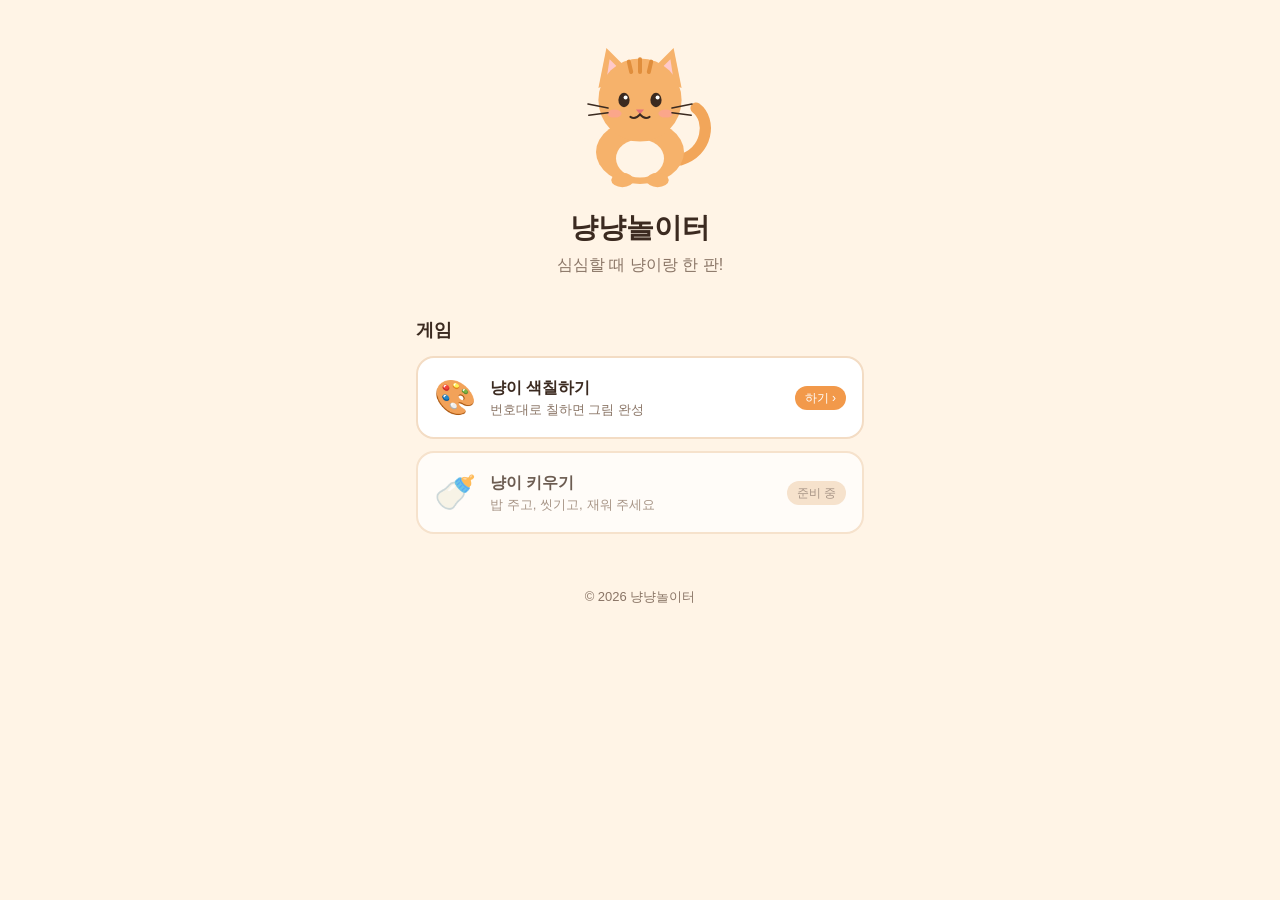
==== index.html @ 8f532588 "냥이 색칠하기 게임 추가 (그림 3장, 진행 저장) Co-Authored-By: Claude Opus 5.5 <noreply@anthropic.com> Claude-Session:" ====
<!doctype html>
<html lang="ko">
<head>
  <meta charset="utf-8">
  <meta name="viewport" content="width=device-width, initial-scale=1, viewport-fit=cover">
  <title>냥냥놀이터 - 고양이와 함께하는 한 판 게임</title>
  <meta name="description" content="심심할 때 한 판! 고양이 냥이와 함께하는 간단한 휴대폰 게임 모음.">
  <meta name="theme-color" content="#fff4e6">
  <link rel="icon" href="assets/cat.svg" type="image/svg+xml">
  <link rel="stylesheet" href="assets/style.css">
</head>
<body>
  <header class="hero">
    <img class="hero-cat" src="assets/cat.svg" alt="고양이 냥이" width="160" height="160">
    <h1>냥냥놀이터</h1>
    <p class="tagline">심심할 때 냥이랑 한 판!</p>
  </header>

  <main>
    <h2 class="section-title">게임</h2>
    <ul class="game-list">
      <li>
        <a class="game-card" href="games/coloring/">
          <span class="game-icon" aria-hidden="true">🎨</span>
          <span class="game-text">
            <strong>냥이 색칠하기</strong>
            <small>번호대로 칠하면 그림 완성</small>
          </span>
          <span class="badge play">하기 ›</span>
        </a>
      </li>
      <li>
        <div class="game-card soon">
          <span class="game-icon" aria-hidden="true">🍼</span>
          <span class="game-text">
            <strong>냥이 키우기</strong>
            <small>밥 주고, 씻기고, 재워 주세요</small>
          </span>
          <span class="badge">준비 중</span>
        </div>
      </li>
    </ul>
  </main>

  <footer>
    <p>© 2026 냥냥놀이터</p>
  </footer>
</body>
</html>
---- assets/style.css ----
:root {
  --bg: #fff4e6;
  --card: #ffffff;
  --text: #3b2a20;
  --muted: #8a7566;
  --accent: #f2994a;
  --line: #f3dcc4;
}

* { box-sizing: border-box; }

html, body { margin: 0; }

body {
  background: var(--bg);
  color: var(--text);
  font-family: -apple-system, BlinkMacSystemFont, "Apple SD Gothic Neo", "Noto Sans KR", "Malgun Gothic", sans-serif;
  line-height: 1.5;
  max-width: 480px;
  margin: 0 auto;
  padding: 0 16px env(safe-area-inset-bottom);
  -webkit-tap-highlight-color: transparent;
}

.hero {
  text-align: center;
  padding: 32px 0 16px;
}

.hero-cat {
  width: 160px;
  height: 160px;
  animation: bob 2.4s ease-in-out infinite;
}

@keyframes bob {
  0%, 100% { transform: translateY(0); }
  50% { transform: translateY(-6px); }
}

h1 {
  font-size: 28px;
  margin: 8px 0 0;
}

.tagline {
  color: var(--muted);
  margin: 4px 0 0;
}

.section-title {
  font-size: 18px;
  margin: 24px 0 12px;
}

.game-list {
  list-style: none;
  margin: 0;
  padding: 0;
  display: grid;
  gap: 12px;
}

.game-card {
  display: flex;
  align-items: center;
  gap: 14px;
  background: var(--card);
  border: 2px solid var(--line);
  border-radius: 18px;
  padding: 14px 16px;
  color: inherit;
  text-decoration: none;
}

a.game-card:active { transform: scale(0.98); }

.game-card.soon { opacity: 0.75; }

.game-icon { font-size: 34px; }

.game-text {
  display: flex;
  flex-direction: column;
  flex: 1;
  min-width: 0;
}

.game-text small { color: var(--muted); }

.badge {
  font-size: 12px;
  background: var(--line);
  color: var(--muted);
  border-radius: 999px;
  padding: 3px 10px;
  white-space: nowrap;
}

footer {
  text-align: center;
  color: var(--muted);
  font-size: 13px;
  padding: 40px 0 24px;
}

@media (prefers-reduced-motion: reduce) {
  .hero-cat { animation: none; }
}

.badge.play {
  background: var(--accent);
  color: #fff;
}
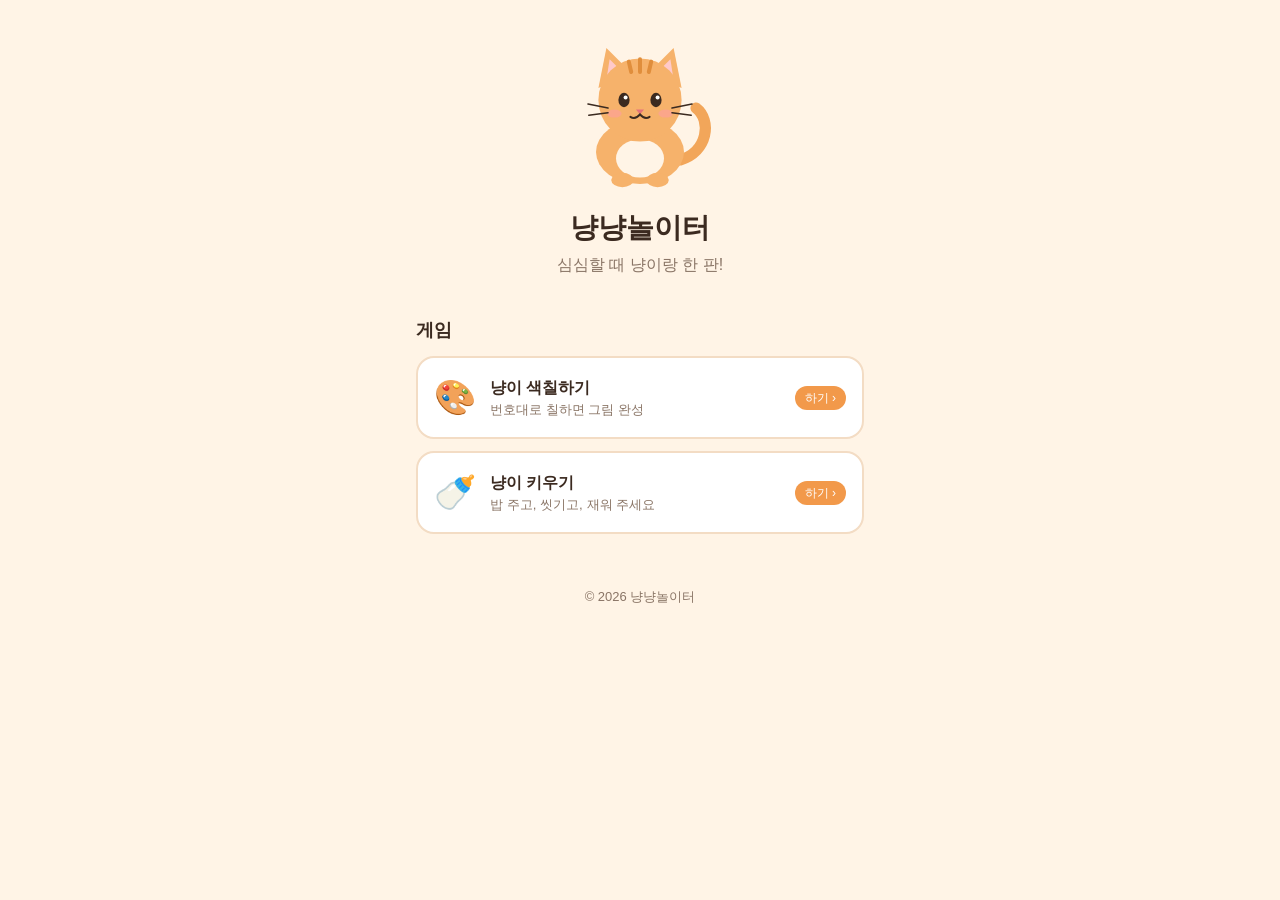
==== commit 1eb91f1b: "냥이 키우기 게임 추가 (돌보기 4종, 성장 단계, 진행 저장) Co-Authored-By: Claude Opus 5.5 <noreply@anthropic.com> Claude-S" ====
--- a/index.html
+++ b/index.html
@@ -30,14 +30,14 @@
         </a>
       </li>
       <li>
-        <div class="game-card soon">
+        <a class="game-card" href="games/pet/">
           <span class="game-icon" aria-hidden="true">🍼</span>
           <span class="game-text">
             <strong>냥이 키우기</strong>
             <small>밥 주고, 씻기고, 재워 주세요</small>
           </span>
-          <span class="badge">준비 중</span>
-        </div>
+          <span class="badge play">하기 ›</span>
+        </a>
       </li>
     </ul>
   </main>
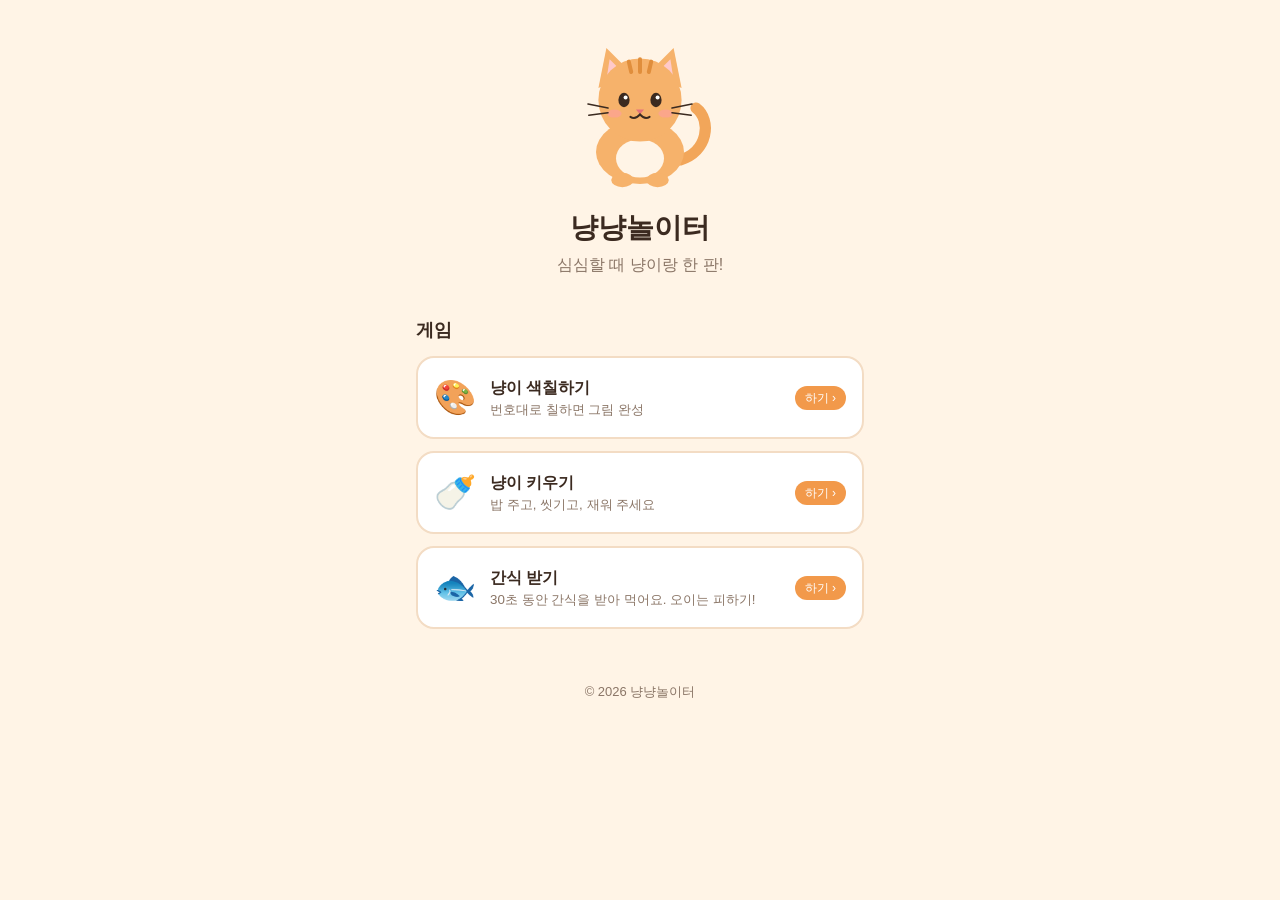
==== commit 109646b5: "간식 받기 게임 추가 (30초, 드래그로 냥이 이동, 최고 기록 저장) Co-Authored-By: Claude Opus 5.5 <noreply@anthropic.com> Clau" ====
--- a/index.html
+++ b/index.html
@@ -39,6 +39,16 @@
           <span class="badge play">하기 ›</span>
         </a>
       </li>
+      <li>
+        <a class="game-card" href="games/snack/">
+          <span class="game-icon" aria-hidden="true">🐟</span>
+          <span class="game-text">
+            <strong>간식 받기</strong>
+            <small>30초 동안 간식을 받아 먹어요. 오이는 피하기!</small>
+          </span>
+          <span class="badge play">하기 ›</span>
+        </a>
+      </li>
     </ul>
   </main>
 
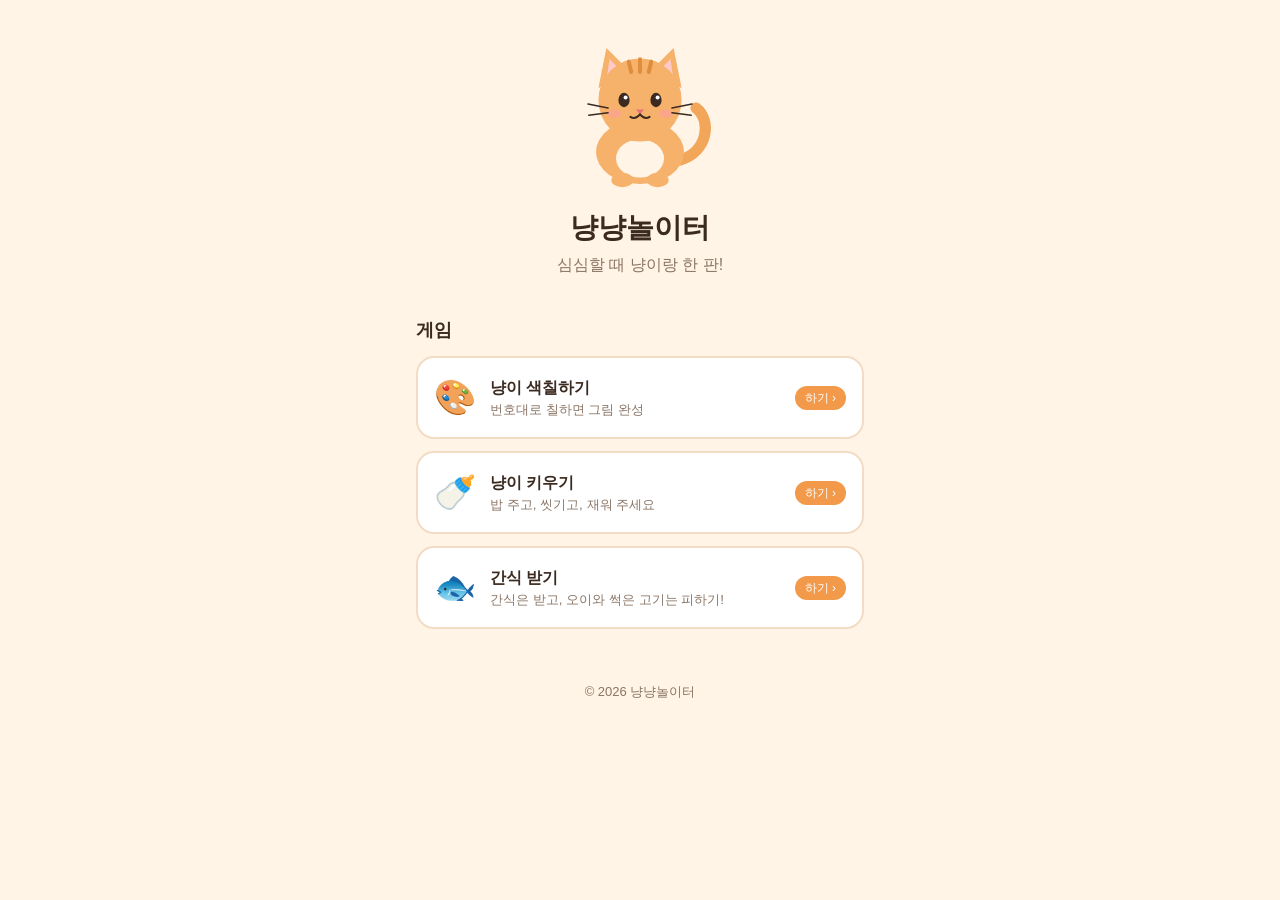
==== commit 9d425c66: "간식 받기: 시간 제한 대신 체력 100, 썩은 고기 추가 오이 체력 -10, 썩은 고기 -20, 체력 0이면 끝. 오래 버틸수록 90초에 걸쳐 빨라지고 나쁜 것이 많아진다. 결과" ====
--- a/index.html
+++ b/index.html
@@ -44,7 +44,7 @@
           <span class="game-icon" aria-hidden="true">🐟</span>
           <span class="game-text">
             <strong>간식 받기</strong>
-            <small>30초 동안 간식을 받아 먹어요. 오이는 피하기!</small>
+            <small>간식은 받고, 오이와 썩은 고기는 피하기!</small>
           </span>
           <span class="badge play">하기 ›</span>
         </a>
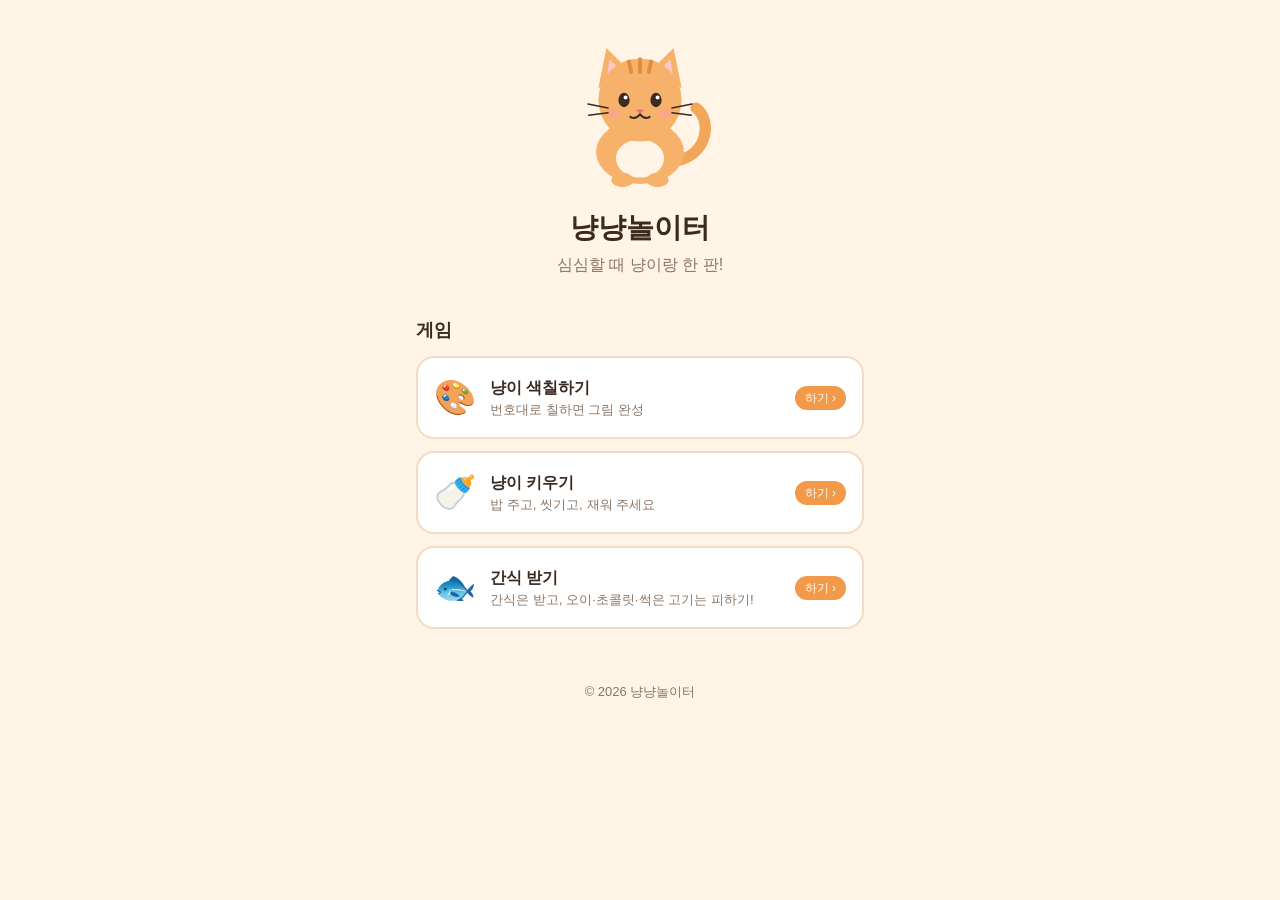
==== commit 64554343: "간식 받기: 초콜릿(체력 -10) 추가, 난이도 상승 어려워지는 시간을 90초에서 60초로 줄이고 처음 속도와 나쁜 것 비율을 올렸다.  Co-Authored-By: Claude " ====
--- a/index.html
+++ b/index.html
@@ -44,7 +44,7 @@
           <span class="game-icon" aria-hidden="true">🐟</span>
           <span class="game-text">
             <strong>간식 받기</strong>
-            <small>간식은 받고, 오이와 썩은 고기는 피하기!</small>
+            <small>간식은 받고, 오이·초콜릿·썩은 고기는 피하기!</small>
           </span>
           <span class="badge play">하기 ›</span>
         </a>
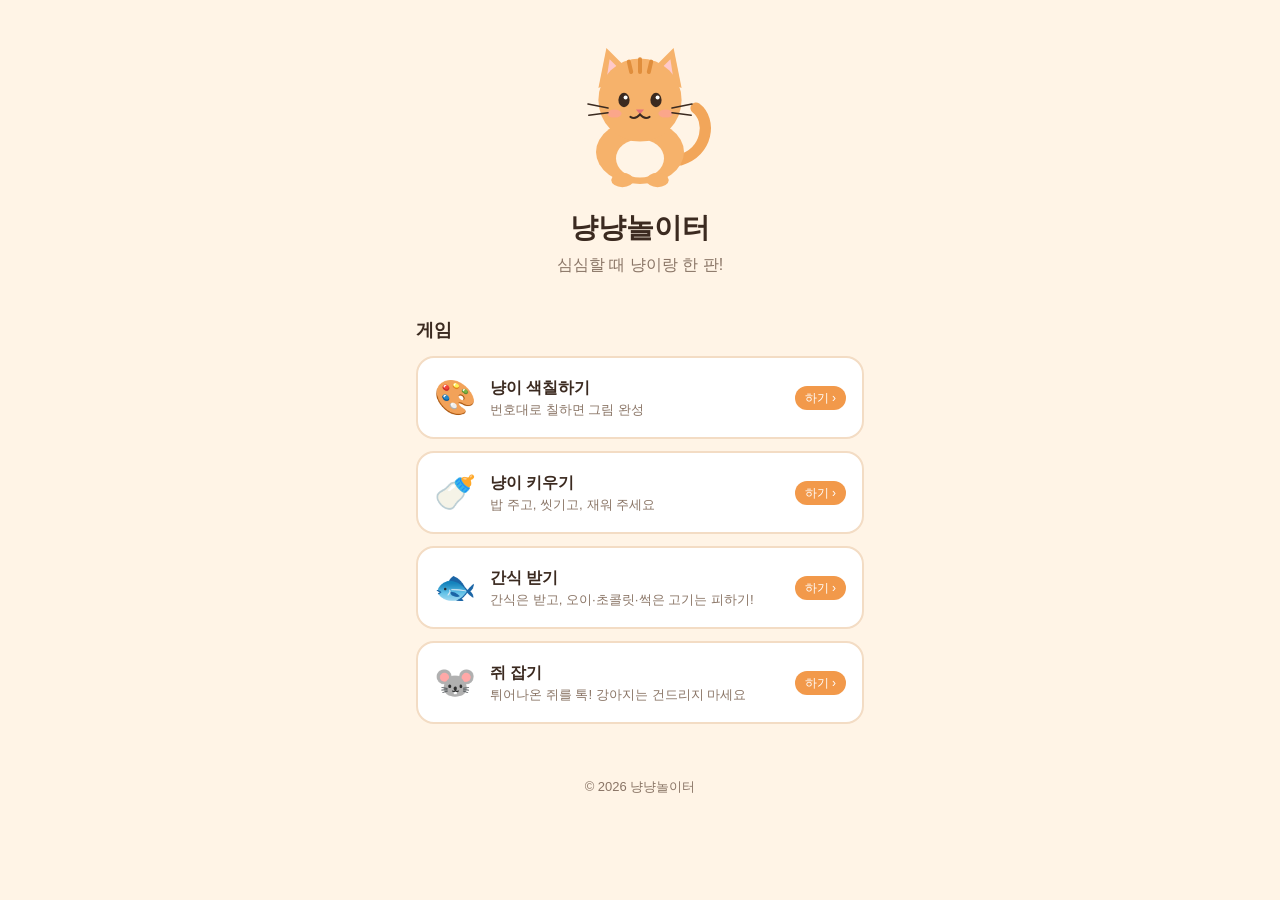
==== commit 18ada631: "쥐 잡기 게임 추가 (3x3 구멍, 체력 100, 60초에 걸쳐 난이도 상승) Co-Authored-By: Claude Opus 5.5 <noreply@anthropic.com> " ====
--- a/index.html
+++ b/index.html
@@ -49,6 +49,16 @@
           <span class="badge play">하기 ›</span>
         </a>
       </li>
+      <li>
+        <a class="game-card" href="games/mouse/">
+          <span class="game-icon" aria-hidden="true">🐭</span>
+          <span class="game-text">
+            <strong>쥐 잡기</strong>
+            <small>튀어나온 쥐를 톡! 강아지는 건드리지 마세요</small>
+          </span>
+          <span class="badge play">하기 ›</span>
+        </a>
+      </li>
     </ul>
   </main>
 
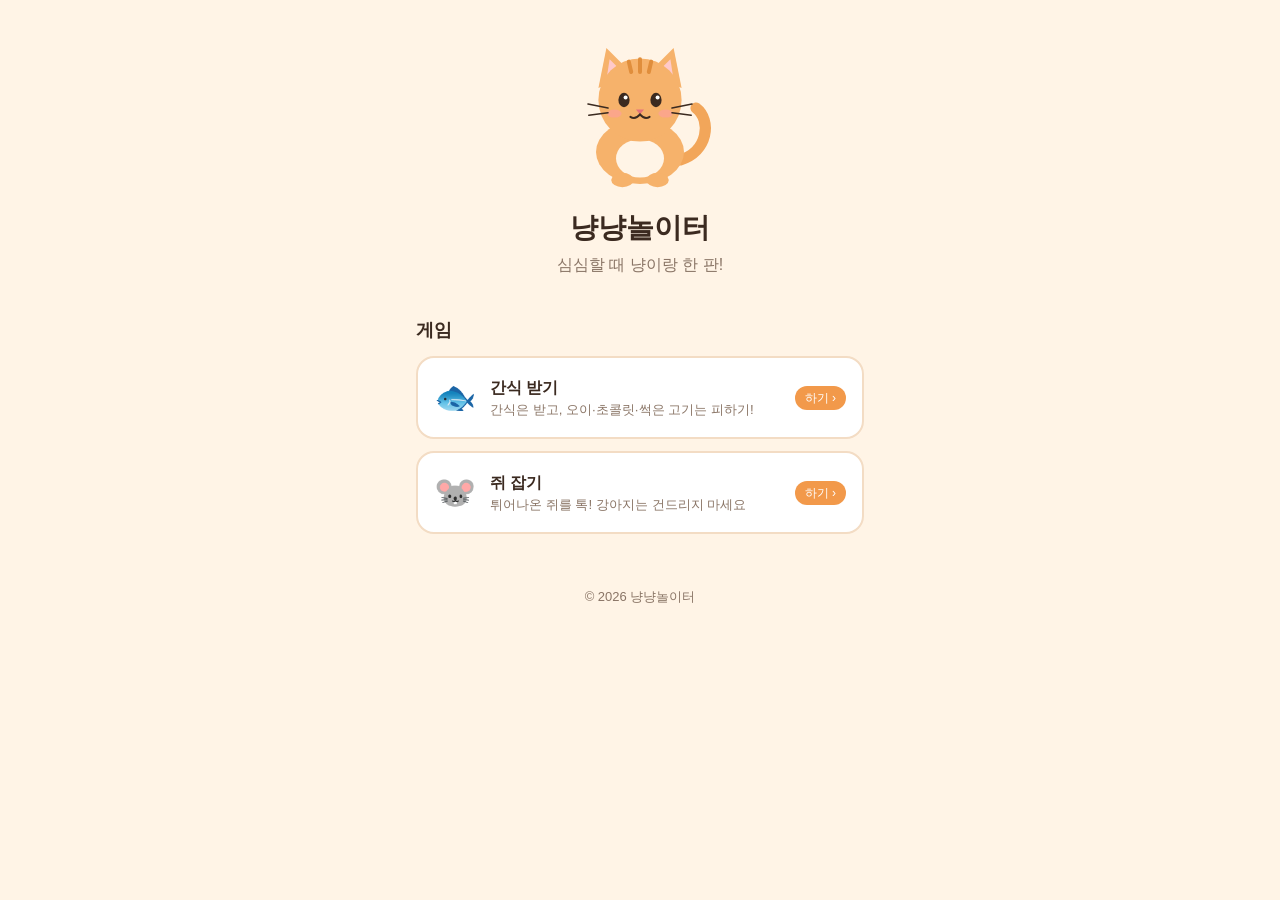
==== commit 728cddb2: "첫 화면에서 색칠하기·키우기 카드 빼기 앞 커밋에서 게임 폴더만 지우고 첫 화면 수정이 빠져 있었다.  Co-Authored-By: Claude Opus 5.5 <noreply@a" ====
--- a/index.html
+++ b/index.html
@@ -19,26 +19,6 @@
   <main>
     <h2 class="section-title">게임</h2>
     <ul class="game-list">
-      <li>
-        <a class="game-card" href="games/coloring/">
-          <span class="game-icon" aria-hidden="true">🎨</span>
-          <span class="game-text">
-            <strong>냥이 색칠하기</strong>
-            <small>번호대로 칠하면 그림 완성</small>
-          </span>
-          <span class="badge play">하기 ›</span>
-        </a>
-      </li>
-      <li>
-        <a class="game-card" href="games/pet/">
-          <span class="game-icon" aria-hidden="true">🍼</span>
-          <span class="game-text">
-            <strong>냥이 키우기</strong>
-            <small>밥 주고, 씻기고, 재워 주세요</small>
-          </span>
-          <span class="badge play">하기 ›</span>
-        </a>
-      </li>
       <li>
         <a class="game-card" href="games/snack/">
           <span class="game-icon" aria-hidden="true">🐟</span>
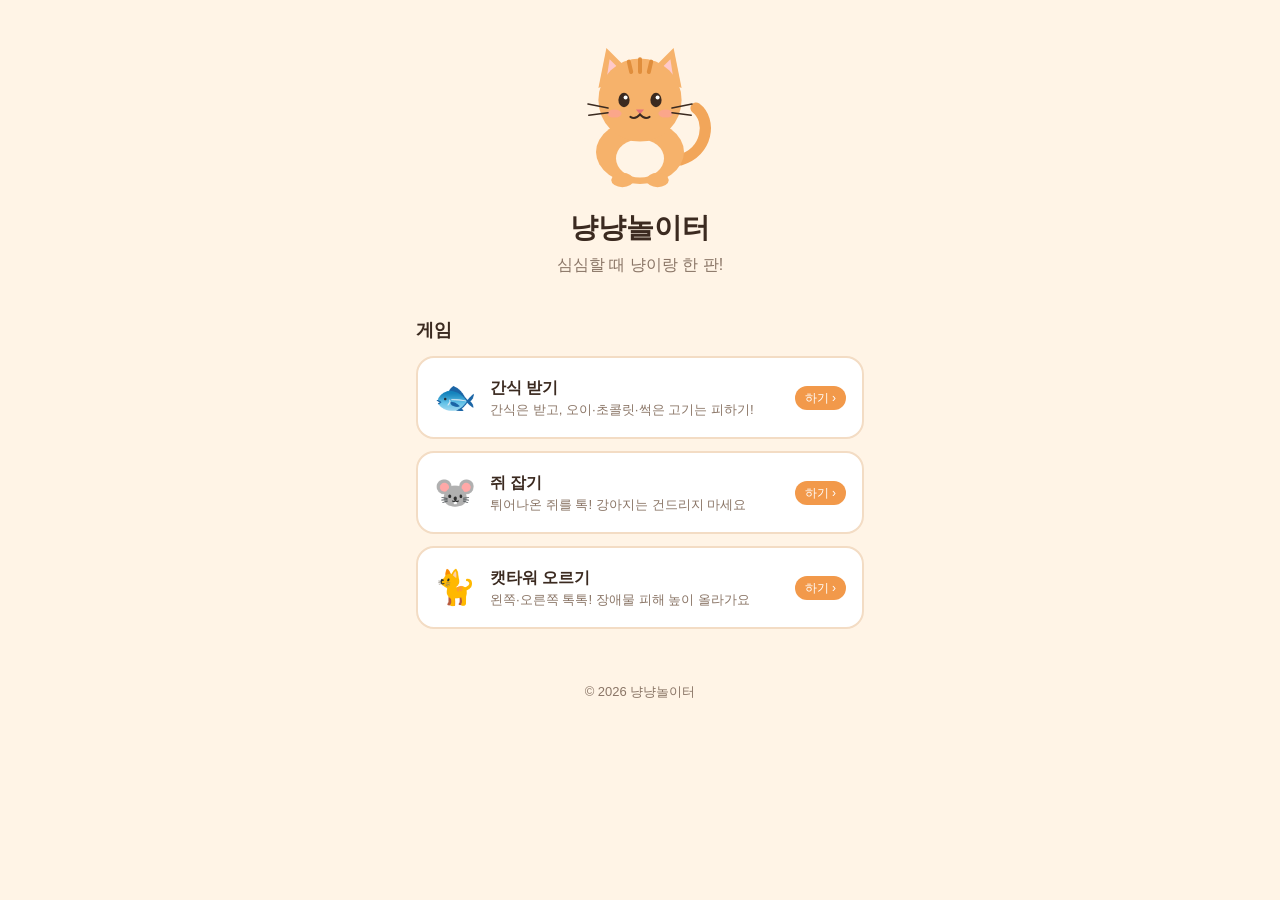
==== commit 7f7f80e8: "캣타워 오르기 게임 추가 (왼쪽·오른쪽 탭, 장애물 피하기, 줄어드는 시간 막대) Co-Authored-By: Claude Opus 5.5 <noreply@anthropic.com" ====
--- a/index.html
+++ b/index.html
@@ -39,6 +39,16 @@
           <span class="badge play">하기 ›</span>
         </a>
       </li>
+      <li>
+        <a class="game-card" href="games/tower/">
+          <span class="game-icon" aria-hidden="true">🐈</span>
+          <span class="game-text">
+            <strong>캣타워 오르기</strong>
+            <small>왼쪽·오른쪽 톡톡! 장애물 피해 높이 올라가요</small>
+          </span>
+          <span class="badge play">하기 ›</span>
+        </a>
+      </li>
     </ul>
   </main>
 
